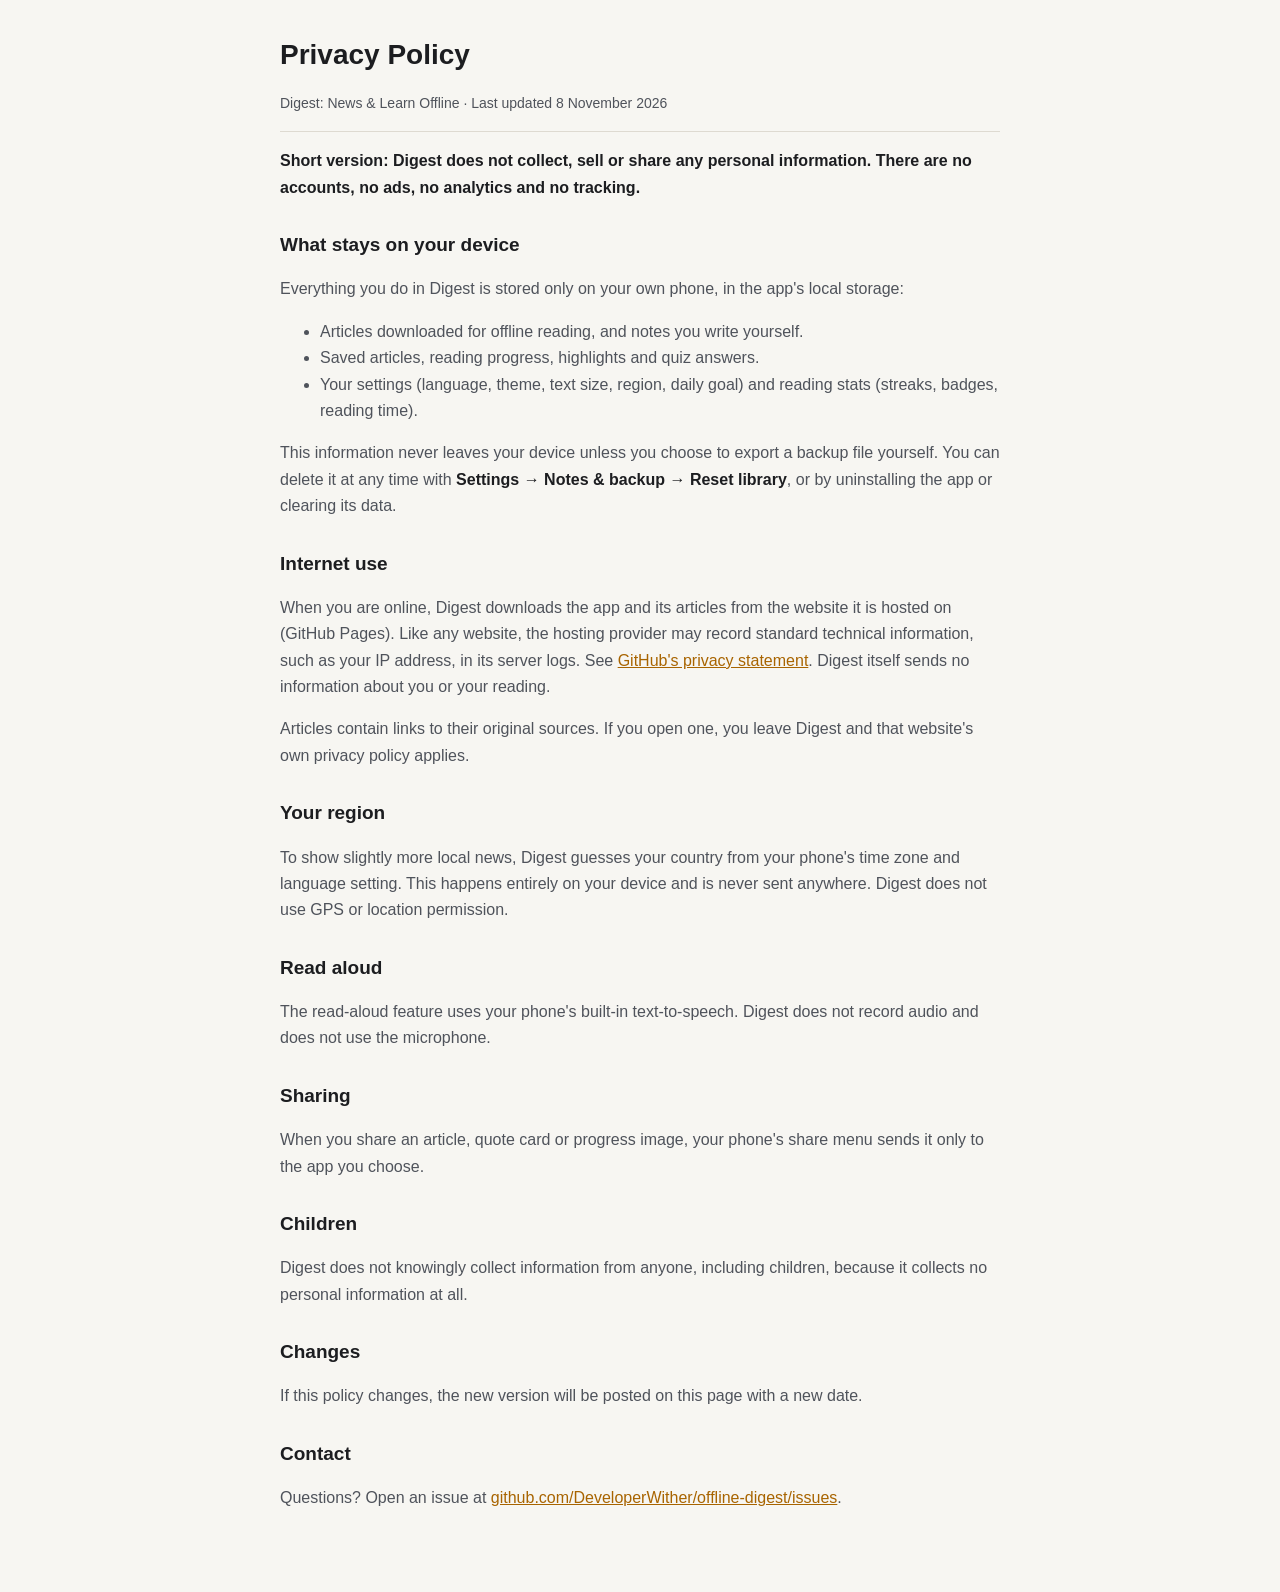
==== privacy.html @ 99a9fb38 "Digest 1.9: news, learning, languages and Play Store prep - 118 sourced articles: world, Gulf and Sa" ====
<!doctype html>
<html lang="en">
<head>
  <meta charset="utf-8">
  <meta name="viewport" content="width=device-width, initial-scale=1">
  <title>Privacy Policy · Digest</title>
  <meta name="description" content="Privacy policy for Digest: News & Learn Offline.">
  <style>
    :root { --bg: #0e0f12; --text: #ecebe7; --muted: #a9adb6; --accent: #f2b45a; --border: #2a2e36; }
    @media (prefers-color-scheme: light) { :root { --bg: #f7f6f2; --text: #1c1d20; --muted: #4f535b; --accent: #a86400; --border: #dedad1; } }
    body { margin: 0; background: var(--bg); color: var(--text); font: 16px/1.65 -apple-system, "Segoe UI", Roboto, Helvetica, Arial, sans-serif; }
    main { max-width: 720px; margin: 0 auto; padding: 32px 20px 64px; }
    h1 { font-size: 28px; margin: 0 0 4px; }
    h2 { font-size: 19px; margin: 28px 0 6px; }
    p, li { color: var(--muted); }
    strong { color: var(--text); }
    a { color: var(--accent); }
    .date { font-size: 14px; color: var(--muted); border-bottom: 1px solid var(--border); padding-bottom: 16px; }
  </style>
</head>
<body>
<main>
  <h1>Privacy Policy</h1>
  <p class="date">Digest: News &amp; Learn Offline · Last updated 8 November 2026</p>

  <p><strong>Short version: Digest does not collect, sell or share any personal information. There are no accounts, no ads, no analytics and no tracking.</strong></p>

  <h2>What stays on your device</h2>
  <p>Everything you do in Digest is stored only on your own phone, in the app's local storage:</p>
  <ul>
    <li>Articles downloaded for offline reading, and notes you write yourself.</li>
    <li>Saved articles, reading progress, highlights and quiz answers.</li>
    <li>Your settings (language, theme, text size, region, daily goal) and reading stats (streaks, badges, reading time).</li>
  </ul>
  <p>This information never leaves your device unless you choose to export a backup file yourself. You can delete it at any time with <strong>Settings → Notes &amp; backup → Reset library</strong>, or by uninstalling the app or clearing its data.</p>

  <h2>Internet use</h2>
  <p>When you are online, Digest downloads the app and its articles from the website it is hosted on (GitHub Pages). Like any website, the hosting provider may record standard technical information, such as your IP address, in its server logs. See <a href="https://docs.github.com/en/site-policy/privacy-policies/github-general-privacy-statement" rel="noopener">GitHub's privacy statement</a>. Digest itself sends no information about you or your reading.</p>
  <p>Articles contain links to their original sources. If you open one, you leave Digest and that website's own privacy policy applies.</p>

  <h2>Your region</h2>
  <p>To show slightly more local news, Digest guesses your country from your phone's time zone and language setting. This happens entirely on your device and is never sent anywhere. Digest does not use GPS or location permission.</p>

  <h2>Read aloud</h2>
  <p>The read-aloud feature uses your phone's built-in text-to-speech. Digest does not record audio and does not use the microphone.</p>

  <h2>Sharing</h2>
  <p>When you share an article, quote card or progress image, your phone's share menu sends it only to the app you choose.</p>

  <h2>Children</h2>
  <p>Digest does not knowingly collect information from anyone, including children, because it collects no personal information at all.</p>

  <h2>Changes</h2>
  <p>If this policy changes, the new version will be posted on this page with a new date.</p>

  <h2>Contact</h2>
  <p>Questions? Open an issue at <a href="https://github.com/DeveloperWither/offline-digest/issues" rel="noopener">github.com/DeveloperWither/offline-digest/issues</a>.</p>
</main>
</body>
</html>
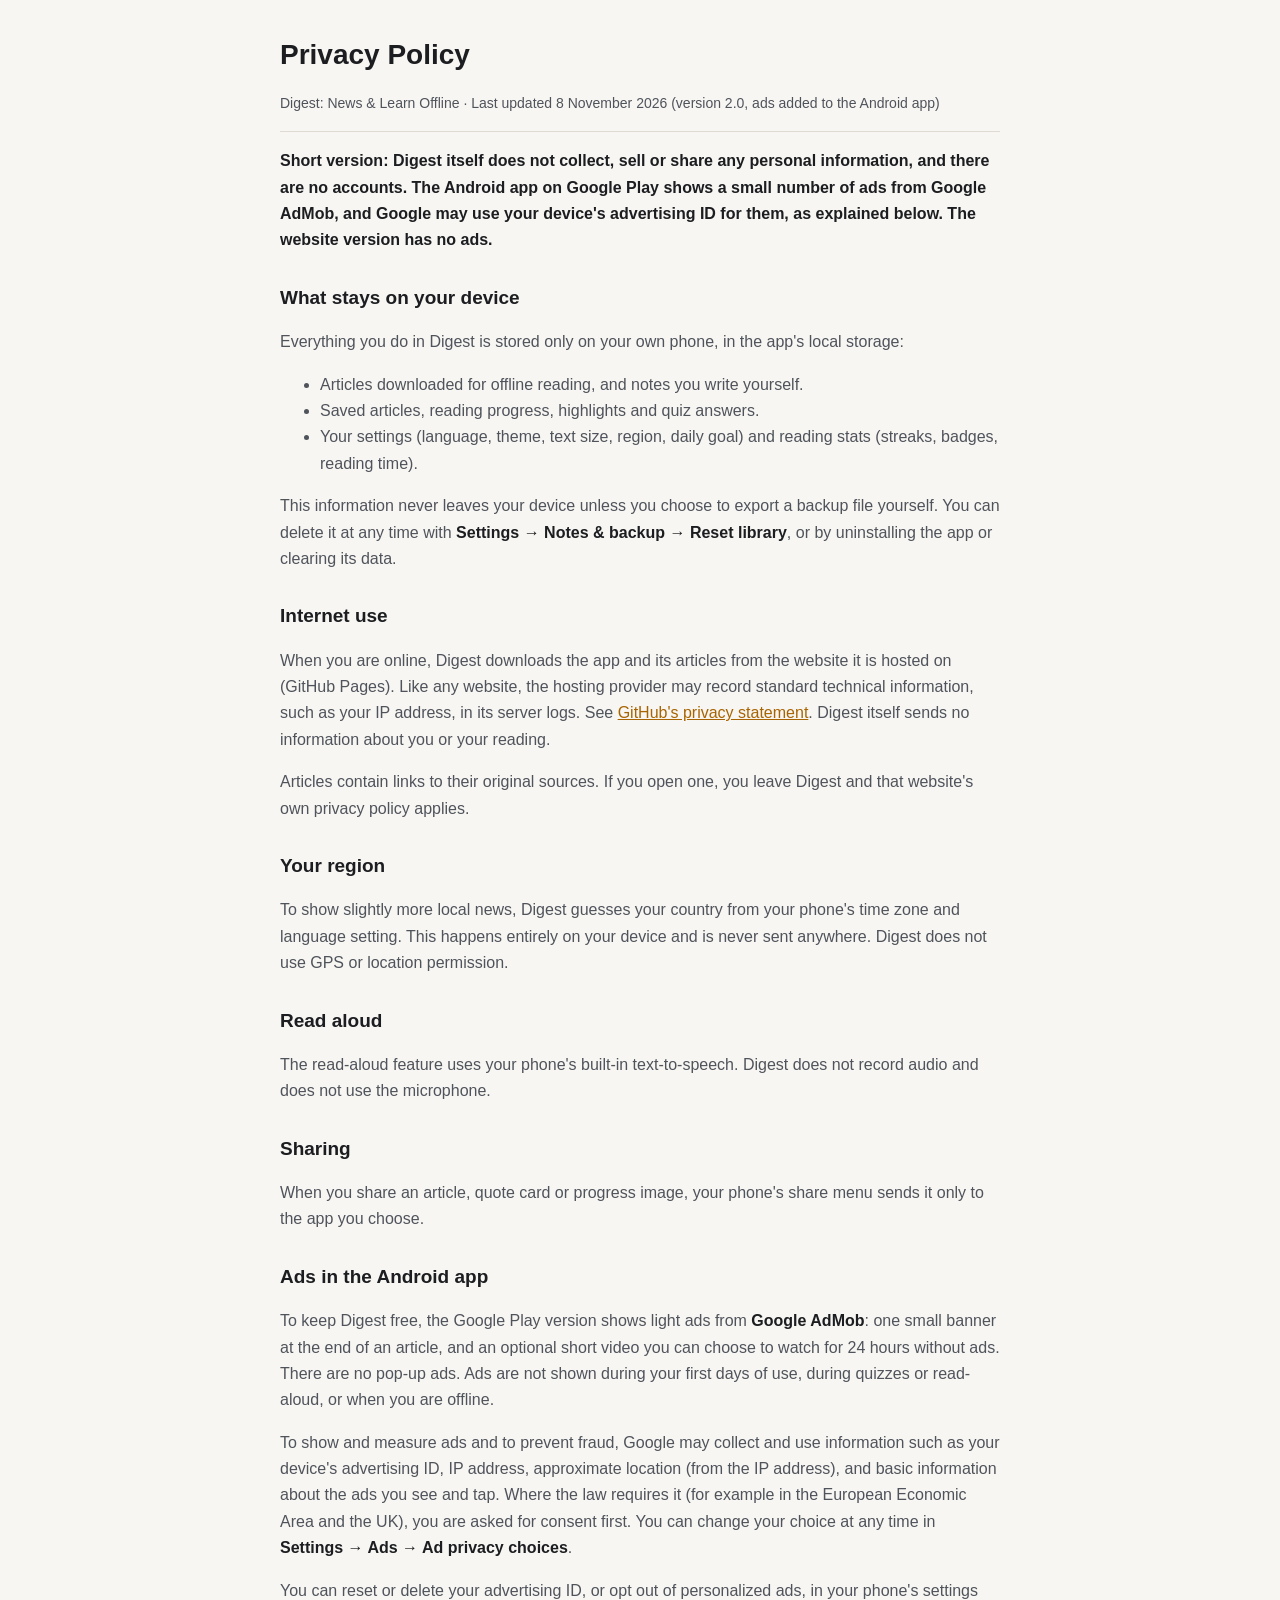
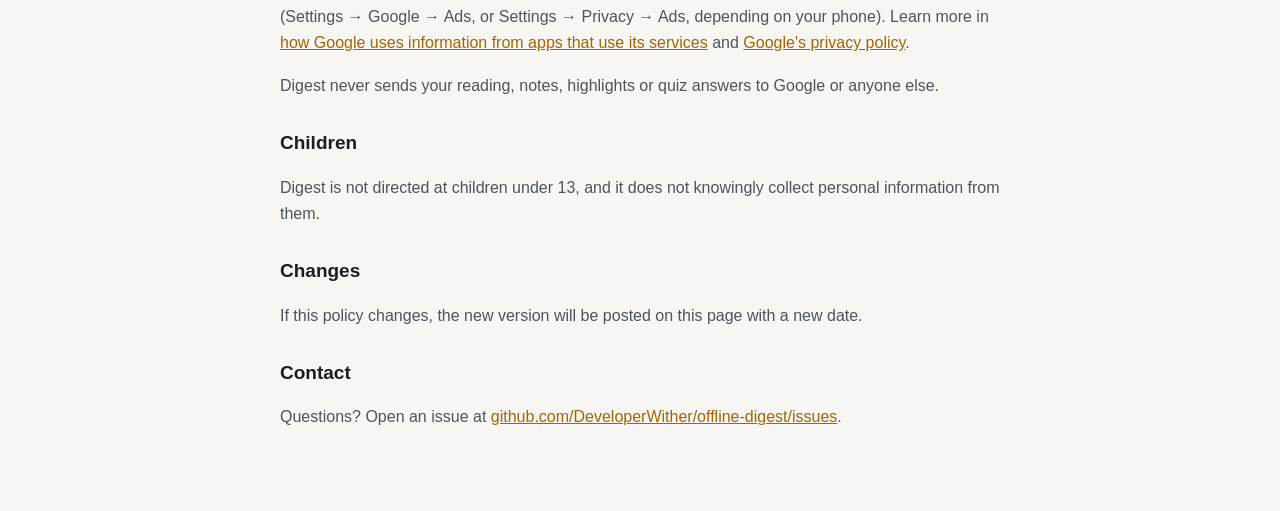
==== commit a3a7a583: "Digest 2.0: Android app support, light ads, honest wording - Shared code runs as the website and as " ====
--- a/privacy.html
+++ b/privacy.html
@@ -21,9 +21,9 @@
 <body>
 <main>
   <h1>Privacy Policy</h1>
-  <p class="date">Digest: News &amp; Learn Offline · Last updated 8 November 2026</p>
+  <p class="date">Digest: News &amp; Learn Offline · Last updated 8 November 2026 (version 2.0, ads added to the Android app)</p>
 
-  <p><strong>Short version: Digest does not collect, sell or share any personal information. There are no accounts, no ads, no analytics and no tracking.</strong></p>
+  <p><strong>Short version: Digest itself does not collect, sell or share any personal information, and there are no accounts. The Android app on Google Play shows a small number of ads from Google AdMob, and Google may use your device's advertising ID for them, as explained below. The website version has no ads.</strong></p>
 
   <h2>What stays on your device</h2>
   <p>Everything you do in Digest is stored only on your own phone, in the app's local storage:</p>
@@ -47,8 +47,14 @@
   <h2>Sharing</h2>
   <p>When you share an article, quote card or progress image, your phone's share menu sends it only to the app you choose.</p>
 
+  <h2>Ads in the Android app</h2>
+  <p>To keep Digest free, the Google Play version shows light ads from <strong>Google AdMob</strong>: one small banner at the end of an article, and an optional short video you can choose to watch for 24 hours without ads. There are no pop-up ads. Ads are not shown during your first days of use, during quizzes or read-aloud, or when you are offline.</p>
+  <p>To show and measure ads and to prevent fraud, Google may collect and use information such as your device's advertising ID, IP address, approximate location (from the IP address), and basic information about the ads you see and tap. Where the law requires it (for example in the European Economic Area and the UK), you are asked for consent first. You can change your choice at any time in <strong>Settings → Ads → Ad privacy choices</strong>.</p>
+  <p>You can reset or delete your advertising ID, or opt out of personalized ads, in your phone's settings (Settings → Google → Ads, or Settings → Privacy → Ads, depending on your phone). Learn more in <a href="https://policies.google.com/technologies/partner-sites" rel="noopener">how Google uses information from apps that use its services</a> and <a href="https://policies.google.com/privacy" rel="noopener">Google's privacy policy</a>.</p>
+  <p>Digest never sends your reading, notes, highlights or quiz answers to Google or anyone else.</p>
+
   <h2>Children</h2>
-  <p>Digest does not knowingly collect information from anyone, including children, because it collects no personal information at all.</p>
+  <p>Digest is not directed at children under 13, and it does not knowingly collect personal information from them.</p>
 
   <h2>Changes</h2>
   <p>If this policy changes, the new version will be posted on this page with a new date.</p>
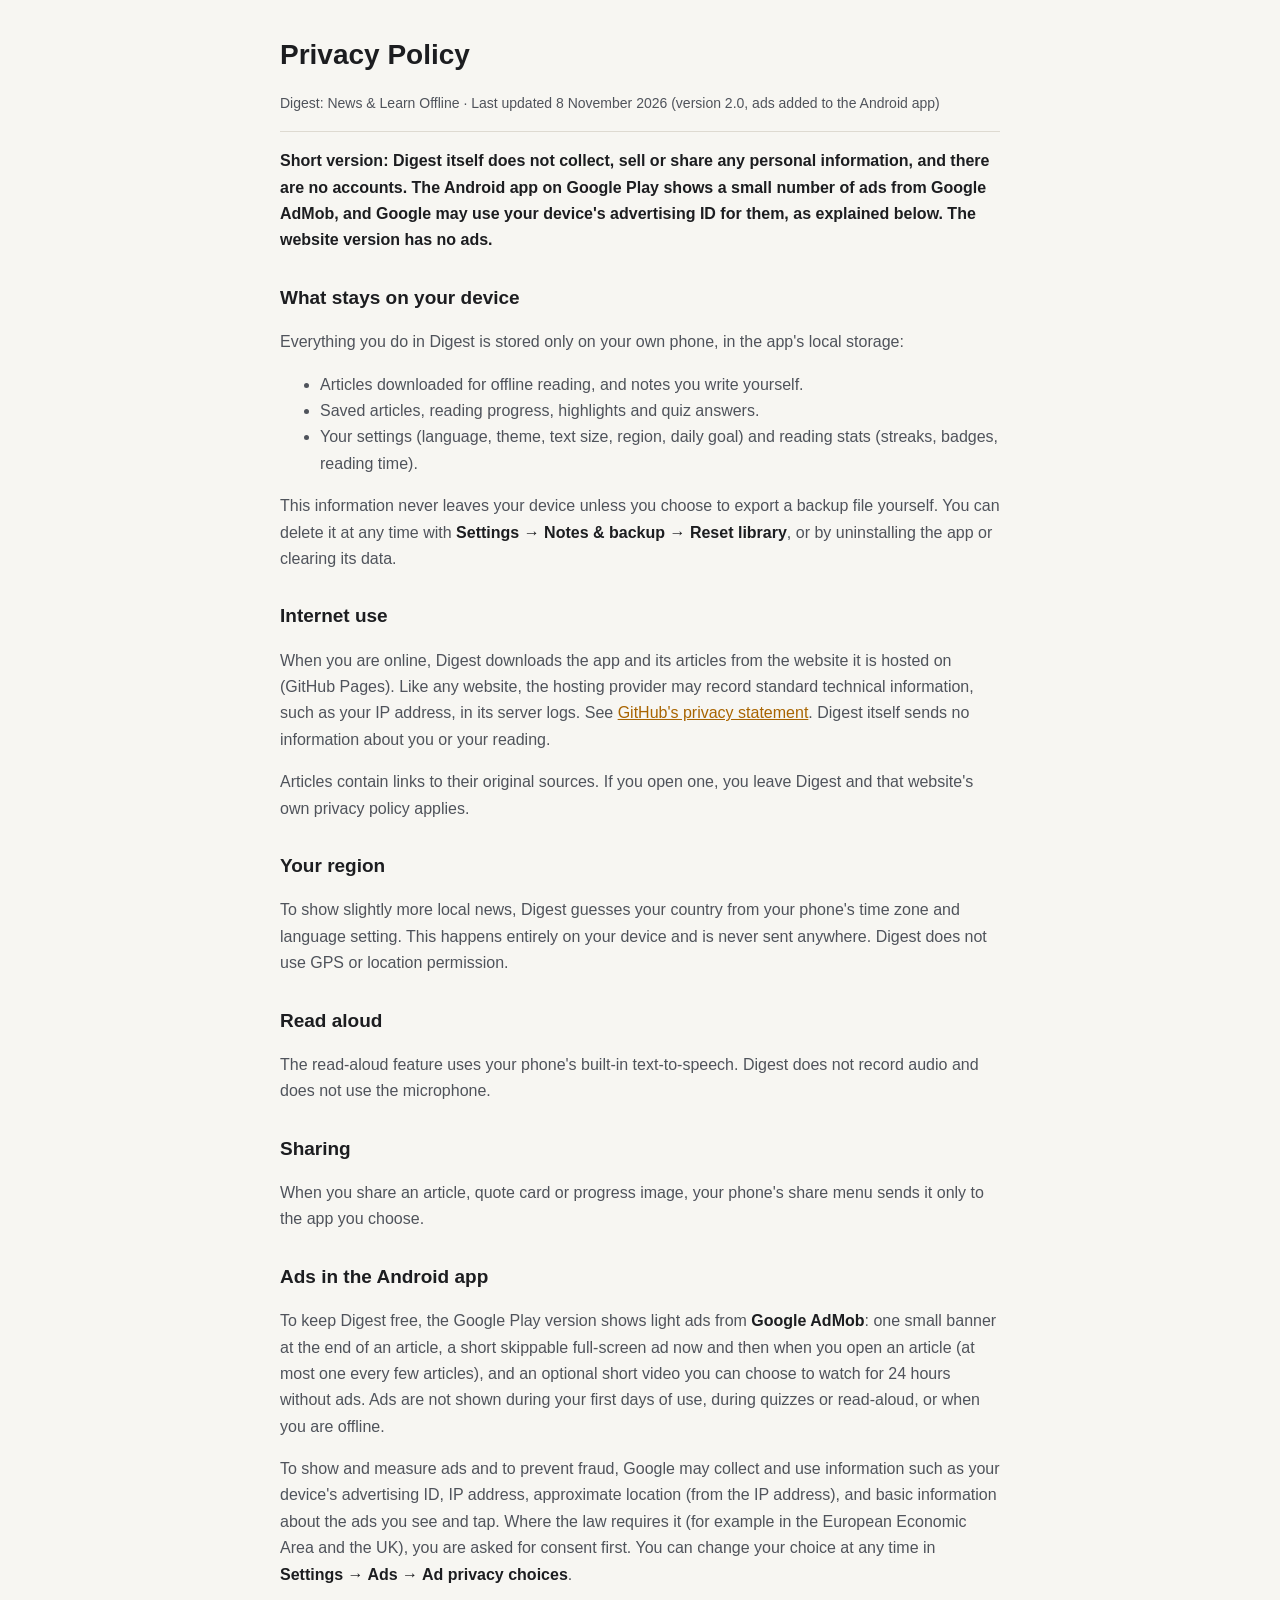
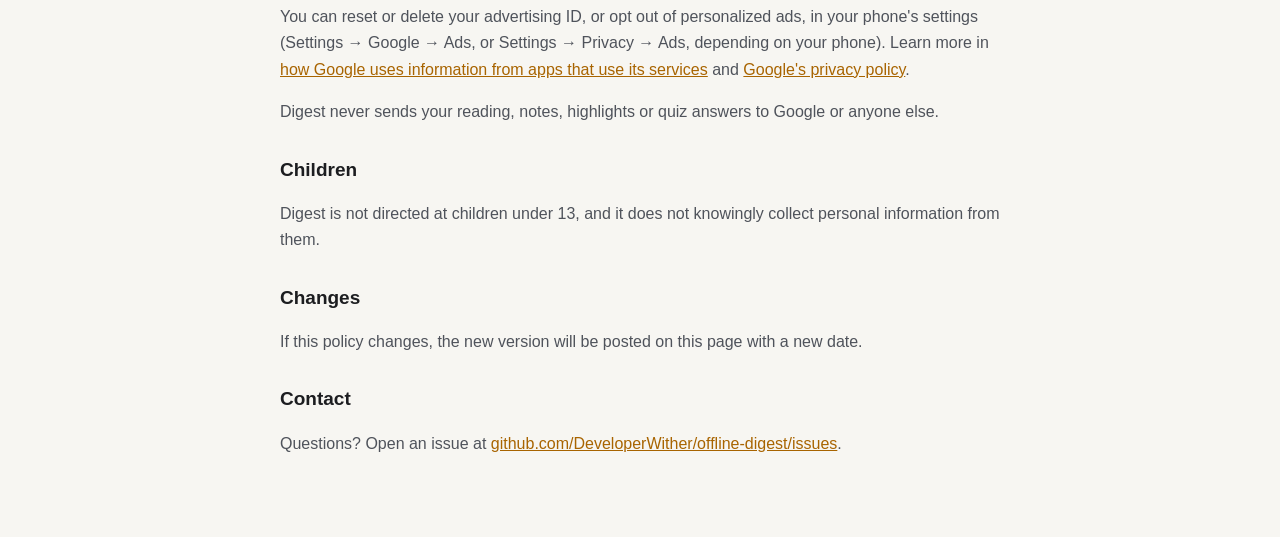
==== commit 026c1709: "Digest 2.1: remove Saudi/Houthi stories, 18 new articles, card thumbnails, light interstitial ad, ne" ====
--- a/privacy.html
+++ b/privacy.html
@@ -48,7 +48,7 @@
   <p>When you share an article, quote card or progress image, your phone's share menu sends it only to the app you choose.</p>
 
   <h2>Ads in the Android app</h2>
-  <p>To keep Digest free, the Google Play version shows light ads from <strong>Google AdMob</strong>: one small banner at the end of an article, and an optional short video you can choose to watch for 24 hours without ads. There are no pop-up ads. Ads are not shown during your first days of use, during quizzes or read-aloud, or when you are offline.</p>
+  <p>To keep Digest free, the Google Play version shows light ads from <strong>Google AdMob</strong>: one small banner at the end of an article, a short skippable full-screen ad now and then when you open an article (at most one every few articles), and an optional short video you can choose to watch for 24 hours without ads. Ads are not shown during your first days of use, during quizzes or read-aloud, or when you are offline.</p>
   <p>To show and measure ads and to prevent fraud, Google may collect and use information such as your device's advertising ID, IP address, approximate location (from the IP address), and basic information about the ads you see and tap. Where the law requires it (for example in the European Economic Area and the UK), you are asked for consent first. You can change your choice at any time in <strong>Settings → Ads → Ad privacy choices</strong>.</p>
   <p>You can reset or delete your advertising ID, or opt out of personalized ads, in your phone's settings (Settings → Google → Ads, or Settings → Privacy → Ads, depending on your phone). Learn more in <a href="https://policies.google.com/technologies/partner-sites" rel="noopener">how Google uses information from apps that use its services</a> and <a href="https://policies.google.com/privacy" rel="noopener">Google's privacy policy</a>.</p>
   <p>Digest never sends your reading, notes, highlights or quiz answers to Google or anyone else.</p>
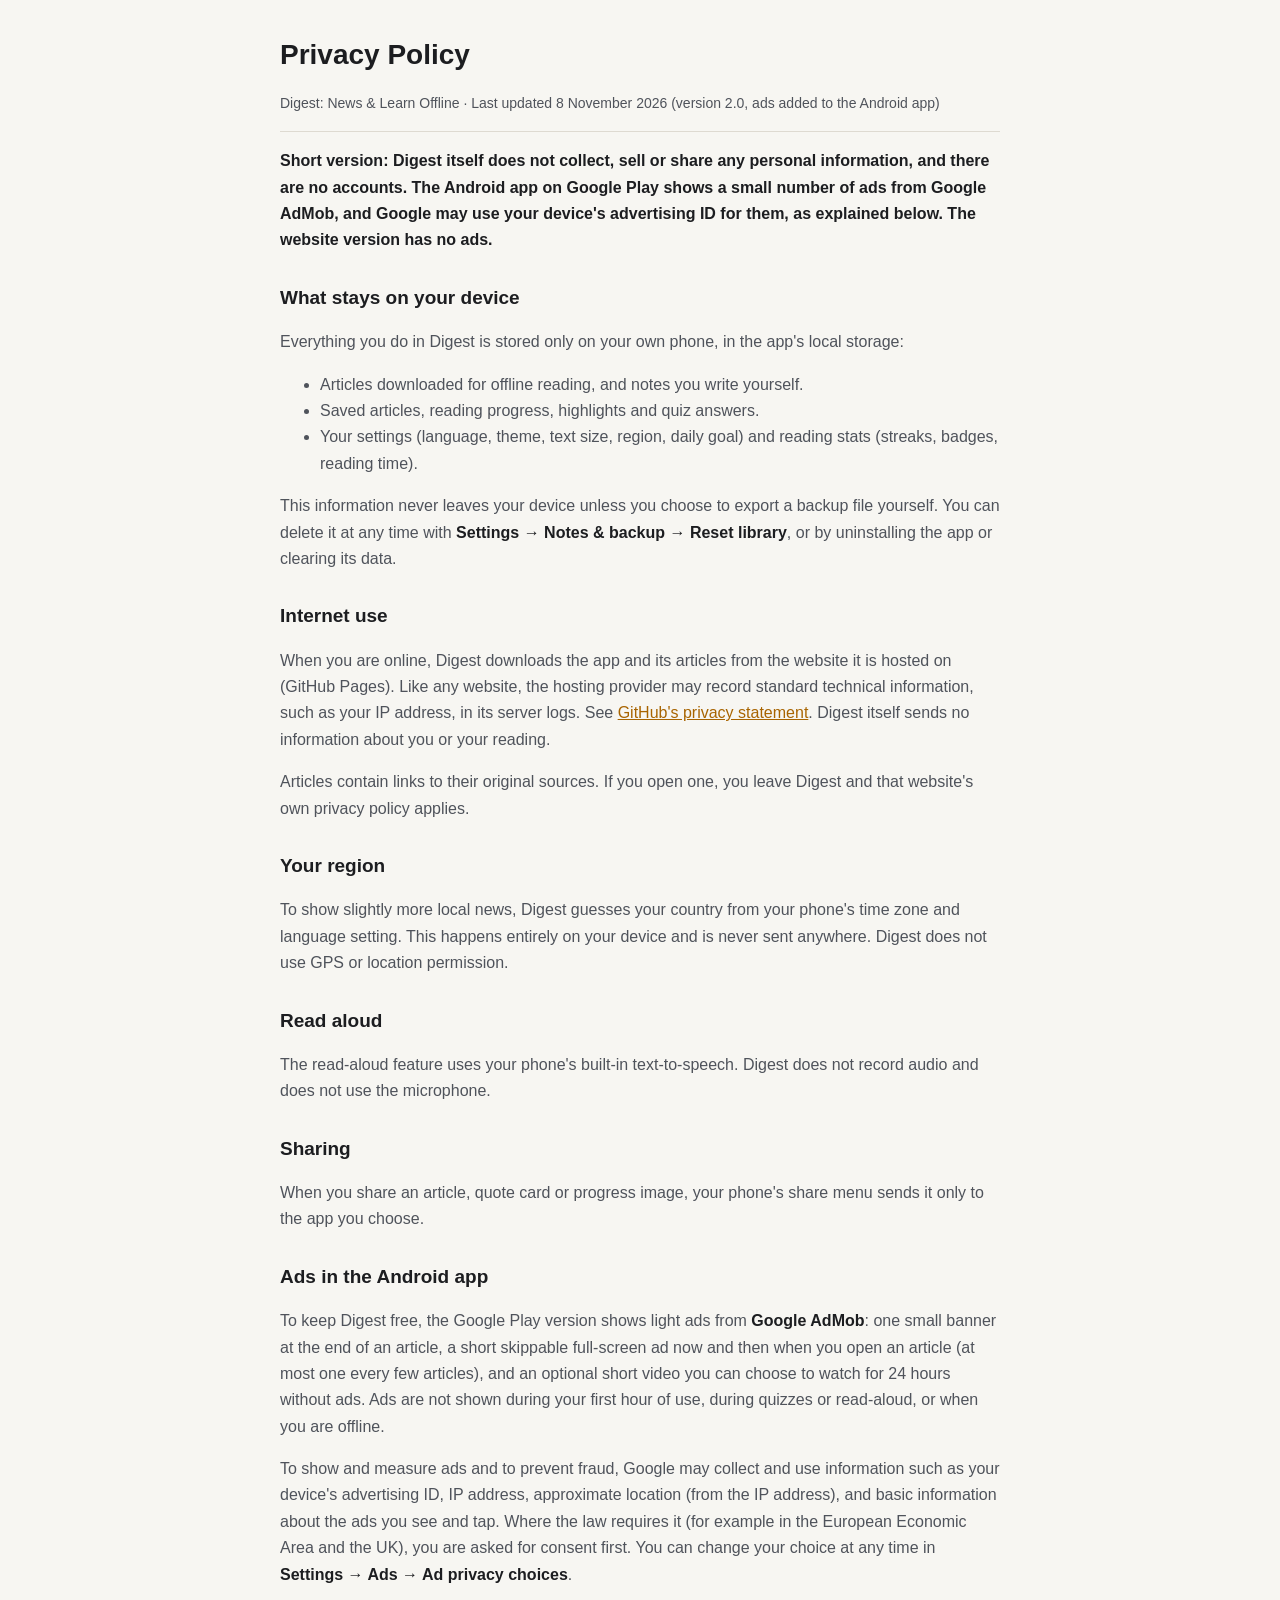
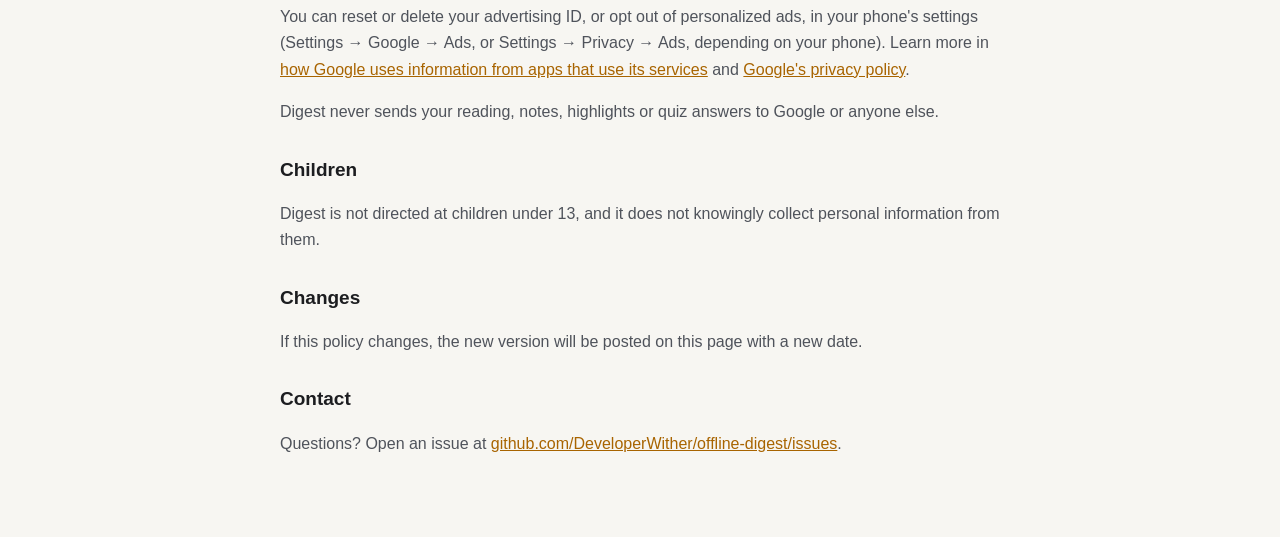
==== commit 848ab0c0: "Ads start after the first hour instead of 3 days Co-Authored-By: Claude Opus 5.5 <noreply@anthropic." ====
--- a/privacy.html
+++ b/privacy.html
@@ -48,7 +48,7 @@
   <p>When you share an article, quote card or progress image, your phone's share menu sends it only to the app you choose.</p>
 
   <h2>Ads in the Android app</h2>
-  <p>To keep Digest free, the Google Play version shows light ads from <strong>Google AdMob</strong>: one small banner at the end of an article, a short skippable full-screen ad now and then when you open an article (at most one every few articles), and an optional short video you can choose to watch for 24 hours without ads. Ads are not shown during your first days of use, during quizzes or read-aloud, or when you are offline.</p>
+  <p>To keep Digest free, the Google Play version shows light ads from <strong>Google AdMob</strong>: one small banner at the end of an article, a short skippable full-screen ad now and then when you open an article (at most one every few articles), and an optional short video you can choose to watch for 24 hours without ads. Ads are not shown during your first hour of use, during quizzes or read-aloud, or when you are offline.</p>
   <p>To show and measure ads and to prevent fraud, Google may collect and use information such as your device's advertising ID, IP address, approximate location (from the IP address), and basic information about the ads you see and tap. Where the law requires it (for example in the European Economic Area and the UK), you are asked for consent first. You can change your choice at any time in <strong>Settings → Ads → Ad privacy choices</strong>.</p>
   <p>You can reset or delete your advertising ID, or opt out of personalized ads, in your phone's settings (Settings → Google → Ads, or Settings → Privacy → Ads, depending on your phone). Learn more in <a href="https://policies.google.com/technologies/partner-sites" rel="noopener">how Google uses information from apps that use its services</a> and <a href="https://policies.google.com/privacy" rel="noopener">Google's privacy policy</a>.</p>
   <p>Digest never sends your reading, notes, highlights or quiz answers to Google or anyone else.</p>
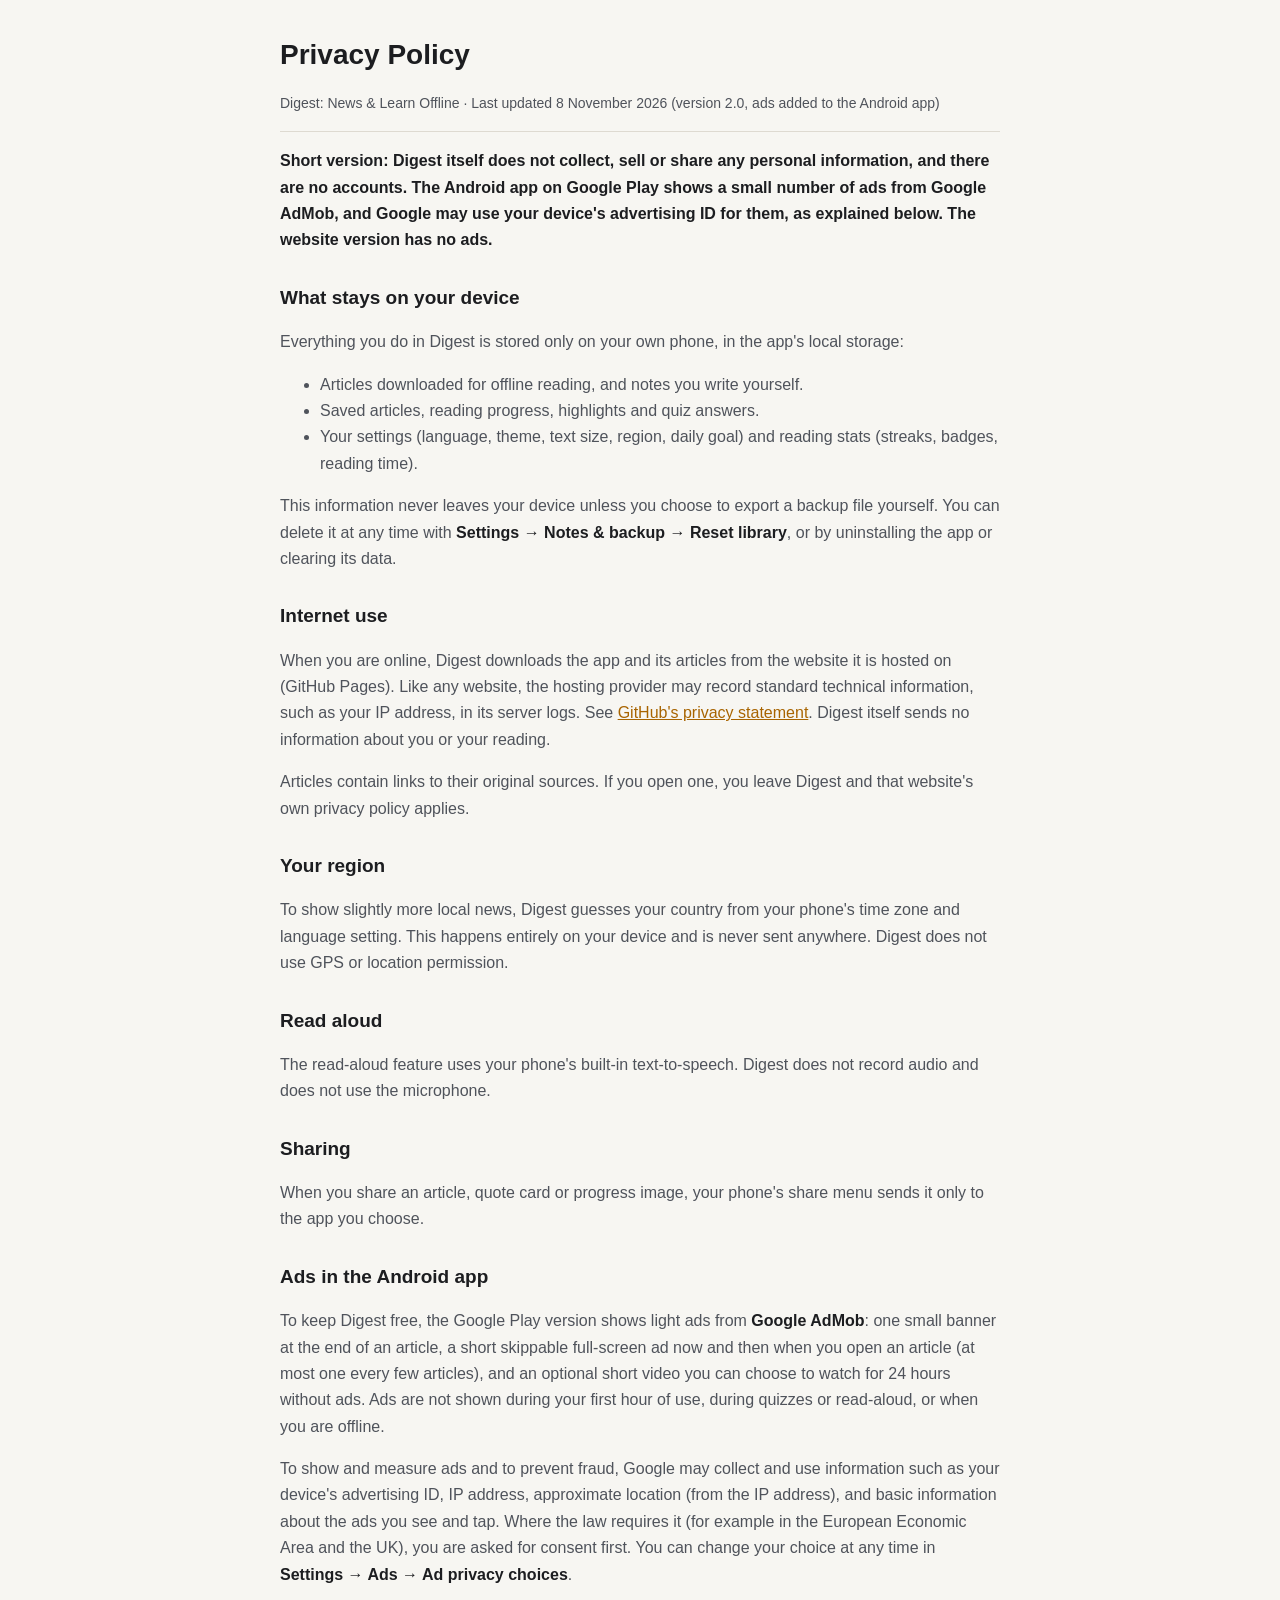
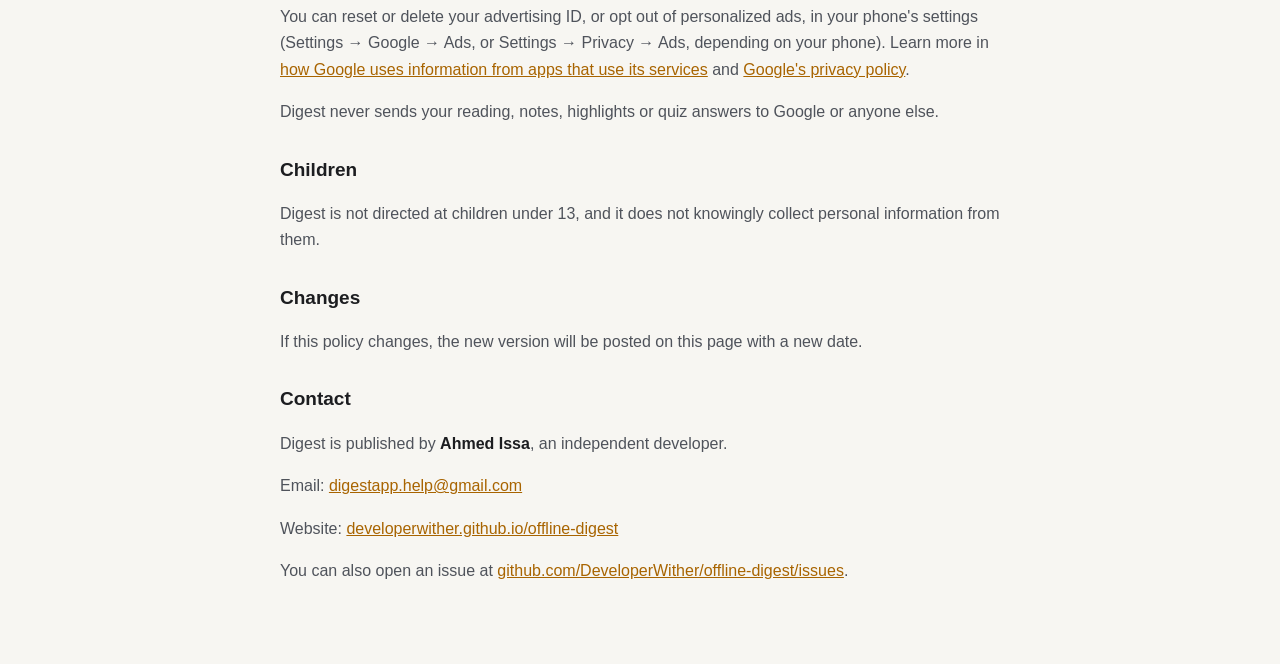
==== commit 4ad0d152: "Add publisher contact details Co-Authored-By: Claude Opus 5.5 <noreply@anthropic.com>" ====
--- a/privacy.html
+++ b/privacy.html
@@ -59,8 +59,11 @@
   <h2>Changes</h2>
   <p>If this policy changes, the new version will be posted on this page with a new date.</p>
 
-  <h2>Contact</h2>
-  <p>Questions? Open an issue at <a href="https://github.com/DeveloperWither/offline-digest/issues" rel="noopener">github.com/DeveloperWither/offline-digest/issues</a>.</p>
+  <h2 id="contact">Contact</h2>
+  <p>Digest is published by <strong>Ahmed Issa</strong>, an independent developer.</p>
+  <p>Email: <a href="mailto:digestapp.help@gmail.com">digestapp.help@gmail.com</a></p>
+  <p>Website: <a href="https://developerwither.github.io/offline-digest/">developerwither.github.io/offline-digest</a></p>
+  <p>You can also open an issue at <a href="https://github.com/DeveloperWither/offline-digest/issues" rel="noopener">github.com/DeveloperWither/offline-digest/issues</a>.</p>
 </main>
 </body>
 </html>
